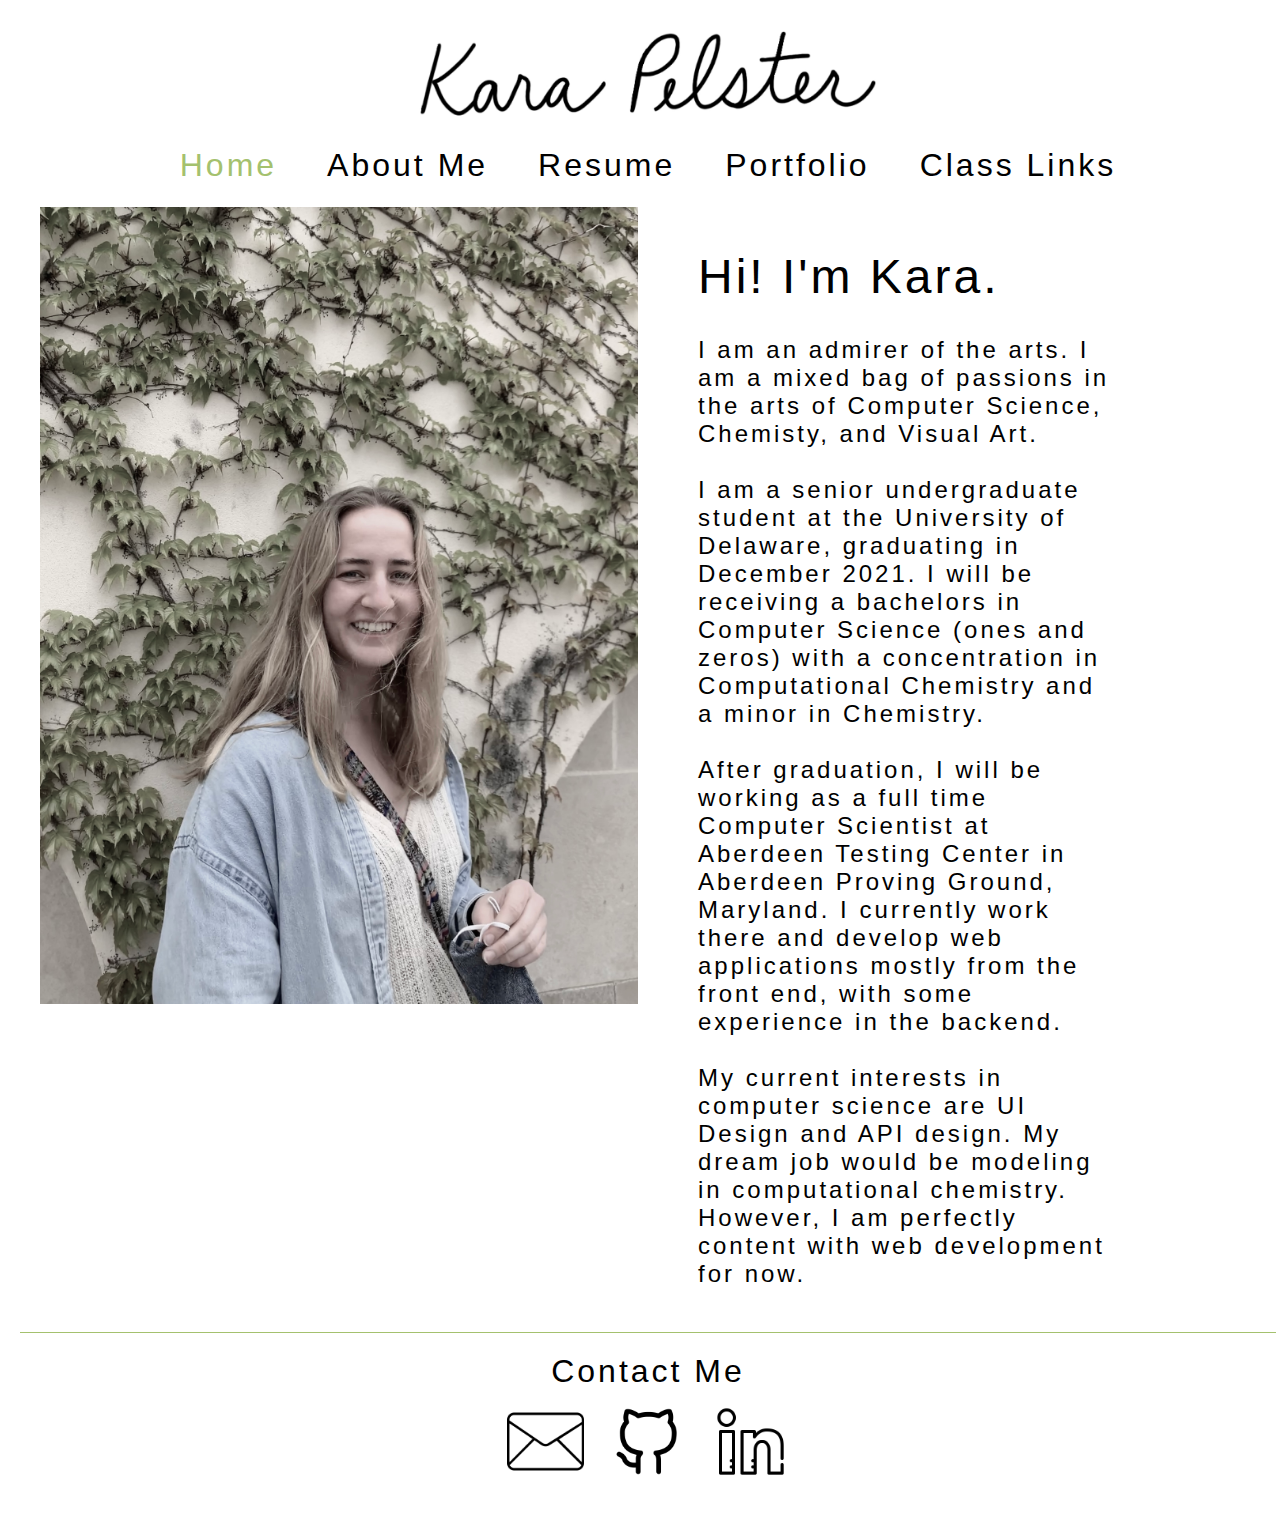
==== index.html @ 3924e584 "added some descriptions to portfolio" ====
<!-- 
Kara Pelster
CISC474 
Personal Webpage 2
index.html
-->

<!DOCTYPE html>
<html lang="en-US">

<head>
    <!-- head adapted from syllabus-->
    <meta charset="UTF-8">
    <meta http-equiv="X-UA-Compatible" content="IE=edge">
    <meta name="viewport" content="width=device-width, initial-scale=1">
    <link rel="stylesheet" href="css/style.css">
    <script src="../src/index.js"></script>
    <script src="https://ajax.googleapis.com/ajax/libs/jquery/3.5.1/jquery.min.js"></script>
    <title>Kara Pelster Personal Webpage</title>
</head>

<body>

    <div class="page-nav-ribbon">

        <div class = "name-nav-ribbon" >
            <img class = "nav-name" src="/images/name.jpeg" alt="Kara Pelster">
        </div>

        <div style = "display: flex;">
            <!-- link to home -->
            <a class="btn-formatting" href="index.html" style = "color: rgb(164 193 110)">Home</a>

            <!-- link to about me page -->
            <a class="btn-formatting" href="aboutMe.html">About Me</a>

            <!-- link to resume -->
            <a class="btn-formatting" href="https://docs.google.com/document/d/1mW4I44JGlzwKs-liy6zbgtB-fN1C5IMAspilwPSBrhA/edit?usp=sharing">Resume</a>
            
            <!-- link to portfolio -->
            <a class="btn-formatting" href="portfolio.html">Portfolio</a>

            <!-- student nav buttons -->
            <div class = "class-links">
                <a class="btn-formatting">Class Links</a>
                <div class = "links-div" style = "display: none;">
                    <a class="btn-formatting links-extension" href="https://mattm401.github.io/">CISC474 Site</a>
                    <a class="btn-formatting links-extension" href="https://jrreap.github.io">Next Student</a>
                    <a class="btn-formatting links-extension" href="https://premanpatel.github.io">Prev Student</a>
                </div>
            </div>

        </div>
    </div>

    <div class="page-content">

        <!-- <div id="home-polaroid-div"> -->

            <!-- polaroid column -->
            <!-- <div class="polaroid"> -->
                <!-- polaroid css from https://www.w3schools.com/css/tryit.asp?filename=trycss_ex_images_card -->
                <!-- <img src="/images/pelster_self_pic.jpg" alt="Image of Kara" width="400">
                <img src="/images/pelster_custom_hello.jpg" alt="Image of 'Hi, I'm Kara!'" width="400"
                    class="polaroid-words">
            </div>
        </div> -->

        <div class = "self-image">
            <img src="/images/self-2.jpg" alt="Image of Kara" style = "max-width: 100%">
        </div>

        <div class="main-content">

            <!-- main content column -->
            <!-- <h1 class="h1-style">Kara Pelster</h1> -->
            <!-- 
                Kara Pelster    
                CISC474 010
                Personal Webpage 2
                kpelster@udel.edu 
                -->
            <div class = "main-paragraph">

                <!-- intro -->
                <!-- <h2 class="h2-style">My Specs</h2> -->
                <h1 class="h1-style">Hi! I'm Kara. </h1>
                
                I am an admirer of the arts. I am a mixed bag of passions in the arts of Computer Science, 
                Chemisty, and Visual Art.<br>
                <br>
                I am a senior undergraduate student at the University of Delaware, graduating in December 2021. 
                I will be receiving a bachelors in Computer Science (ones and zeros) with a concentration in 
                Computational Chemistry and a minor in Chemistry. <br>
                <br>
                After graduation, I will be working as a full time Computer Scientist at
                Aberdeen Testing Center in Aberdeen Proving Ground, Maryland. I currently work there 
                and develop web applications mostly from the front end, with some experience in the backend. <br>
                <br>
                My current interests in computer science are UI Design and API design. My dream job would
                be modeling in computational chemistry. However, I am perfectly content with web
                development for now.
            
            
            
            </p>

                <!-- web development topics list -->
                <!-- <h2 class="h2-style">Web Development Topics of Interest</h2>
                <ul class="ul-style">
                    <li>User interaction</li>
                    <li>Dynamic html building</li>
                    <li>Data access and manipulation</li>
                    <li>Design</li>
                    <li>Use of different frameworks such as Angular and React</li>
                </ul> -->


            </div>
        </div>

    </div>

    <div class = "footer">
        <div>Contact Me</div>
        <div class = "footer-container">
            <a href="contact.html">
                <img class = "footer-logo" src = "/images/email.png">
                <!-- <label>pel.kkp@gmail.com</label> -->
            </a>
            <a href = "https://github.com/kpelster">
                <img href = "https://github.com/kpelster" class = "footer-logo" src = "/images/github-logo.png">
            </a>
            <a href = "linkedin.com/in/kara-pelster-285931151">
                <img class = "footer-logo" src = "/images/linked-in.png">
            </a>
        </div>
    </div>

</body>
---- css/style.css ----
@media only screen and (min-width: 0px) {
    .page-content {
        display: flex;
    align-items: flex-start;
    justify-content: center;
    /* align-items: center; */
    flex-direction: column;
    }

    .self-image{
        width: 100%;
    }

    .btn-formatting {
        color: black;
        display: inline-flex;
        background-color: white;
        border-radius: 3px;
        text-decoration: none !important;
        /* width: 155px; */
        justify-content: center;
        border: 0px;
        font-size:3vw;
        margin:5px
    }

    .main-content{
        /* padding-top: 30px;
        height: 600px; 
        margin-right: -75px */
        display: flex;
        align-items:flex-start;
        flex-direction: column;
        /* font-size: larger; */
    }

    #form-content{
        display: inline-grid;
        border-radius: 3px;
        background-color: #3d552440;
        padding: 20px;
        margin:10px;
        height: auto
    }

    #contact-me-header{
        border: 0px;
        font-size: small;
    }
    
    .field-label{
        float:left;
        margin-top: 20px;
        font-size: x-small;
    }
    
    .field-input{
        float: right;
        border-radius: 3px;
        padding: 7px;
        margin: 10px;
        width: 50%;
        /* height: 50px; */
        border: 1px solid white;
        /* font-size: xx-large; */
    }
    
    .field-row{
        border-bottom: 1px solid black;
    }

    .class-links{
        display: inline;
        /* padding-top:5px; */
        /* position: absolute; */
    }

}
    
    body {
    display: flex;
    flex-direction: column;
    align-items: center;
    justify-content: center;
    /* font-family: system-ui; */
    /* background-image: url(../images/pelster_custom_background.png); */
    background-size: 100%;
    width: 100%;
    border-radius: 5px;
    font-family: "Helvetica Neue", "Arial", sans-serif;
    font-weight: 100;
    letter-spacing: 3px;

    
}

/****** classes ******/

/* page layout */


@media only screen and (min-width: 961px) {
    .page-content {
        display: flex;
        align-items: flex-start;
        justify-content: center;
        flex-direction: row;
        width: 95%;
        height: 100%;
        font-size: xx-large;
    }

    .self-image{
        width: 50%;
    }
    /* button formats */

    .btn-formatting {
        color: black;
        display: inline-flex;
        background-color: white;
        padding-left: 20px;
        padding-right: 20px;
        border-radius: 3px;
        text-decoration: none !important;
        /* width: 155px; */
        justify-content: center;
        border: 0px;
        height: 50px;
        font-size:xx-large;
        margin:5px
    }

    .main-content{
        width: 50%;
        padding: 10px;
        /* padding-top: 30px;
        height: 600px; 
        margin-right: -75px */
        display: flex;
        align-items:flex-start;
        flex-direction: column;
        font-size: larger;
    }

    .main-paragraph{
        width: 70%;
        padding-left: 50px;
        font-size: x-large
    }

    #form-content{
        width: 40%;
        display: inline-grid;
        border-radius: 3px;
        background-color: #3d552440;
        padding: 20px;
        height: auto
    }

    #contact-me-header{
        border: 0px;
        font-size: xx-large
    }
    
    .field-label{
        float:left;
        margin-top: 25px;
        font-size: xx-large;
    }
    
    .field-input{
        float: right;
        border-radius: 3px;
        padding: 7px;
        margin: 10px;
        width: 50%;
        height: 50px;
        border: 1px solid white;
        font-size: xx-large;
    }
    
    .field-row{
        border-bottom: 1px solid black;
        min-height: 100px
    }

    /* .class-links{
        display: inline-grid;
        padding-top: 25px;
    } */
  }

  .h1-style{
    font-weight: 300;
    /* letter-spacing: 1px; */
    /* border-bottom: 1px solid black; */
}

.page-nav-ribbon{
    background-color: white;
    padding: 5px;
    border-radius: 3px;
    /* width: max-content; */
    width: 100%;
    /* max-height: 300px; */
    height:20%;
    display: flex;
    flex-direction: column;
    justify-content: center;
    align-items: center
}

.name-nav-ribbon{
    text-align: center;
    margin: auto;
    width: 100%;
    height:70%;
    font-size:xx-large
}
/* 
.class-extra-links{
    border: 1px solid #f3f2f2;
    padding: 0px;
} */


.nav-name{
    /* height: 50%; */
    width: 40%;
}

.links-div{
    display: flex;
    flex-direction: column;
    /* border: 1px solid #f3f2f2; */
    border-radius: 5px;
    position: absolute;
}

.footer-logo{
    width: 6vw;
    height: 6vw;
    padding: 1vw;
}

.links-extension{
    margin:0px;
    padding: 0px;
}

.footer-container{
    display: flex;
    flex-direction: row;
}


#about-me-images{
    display: flex;
    flex-direction: row;
    justify-content: center;
}
.btn-formatting:hover {
    cursor: pointer;
    /* box-shadow: 0 0 4px 0 rgba(0, 0, 0, 0.1), 4px 0 0 0 rgba(0, 0, 0, 0.1); */
    color: rgb(164 193 110)
}

.footer{
    border-top: thin solid rgb(164 193 110); 
    width: 95%;
    display: flex;
    flex-direction: column;
    justify-content: center;
    align-items: center;
    font-size: xx-large;
    font-weight: 300;
    padding: 20px;
    margin-top: 10px;
}

.custom-art{
    height: 15vw;
}

.chem-img{
    width: 30vw;
    padding:10px;
}

#portfolio-content{
    width: 70%;
}

/* polaroid */

.personal-photo {
    margin:5px;
    width: 30%;
    height: 30%;
}

.polaroid-words{
    margin-top:-5px; 
    margin-bottom:-5px
}

.portfolio-div{
    cursor: pointer;
    font-size: 2vw;
    padding:20px;
}

.portfolio-inner-div{
    display: flex;
}

.polaroid {
    /* transform: rotate(-10deg);
    width: 400px;
    box-shadow: 0 4px 8px 0 rgba(0, 0, 0, 0.2), 0 6px 20px 0 rgba(0, 0, 0, 0.19); */
}

/****** header styles ******/



.h2-style{
    font-weight: 300;
    letter-spacing: 1px; 
}

.h3-style{
    font-weight: 200; 
    letter-spacing: 1px
}

.ul-style{
    font-family:system-ui;
    letter-spacing: 1px
}

/****** contact form ******/





#contact-content{
    width: 100%;
    display: flex;
    flex-direction: column;
    justify-content: center;
    align-items: center;
}

#user-message{
    max-width: 50%;
    min-height: 50px;
    height:fit-content;
    resize: vertical;

}

#submit-form-div{
    display: flex;
    justify-content: center;
    margin: 10px;
}

.form-error {
    color: red;
    display: none;
    width: 95%;
    font-size: smaller;
    display: none;
    text-align: right;
}

#email-error{
    width: 73%;
}

#req-fields-note{
    font-size: smaller
}

#submit-form-btn{
    width: 115px;
    font: inherit;
}

/****** home (index) page ******/





#home-page-content{
    /* width: 1000px; */
    width: 95%;
    height: 100%;
    font-size: xx-large;
}

#home-intro-paragraph{
    font-size: larger;
}

#home-polaroid-div{
    padding: 30px; 
    margin-right: 75px; 
    margin-bottom: 50px;
    margin-top: 25px;
}

/****** aboutMe page  ******/

#aboutMe-main-content {
    /* height: 900px;  */
    width: 400px;
    /* margin-right: -75px; */
    padding: 10px;
    padding-top: 30px;
}

#aboutMe-column{
    width: 500px;
}

#aboutMe-polaroid{
    padding: 30px; 
    margin-right: 75px;
}

#aboutMe-selfImage{
    margin-top: -300px;
}
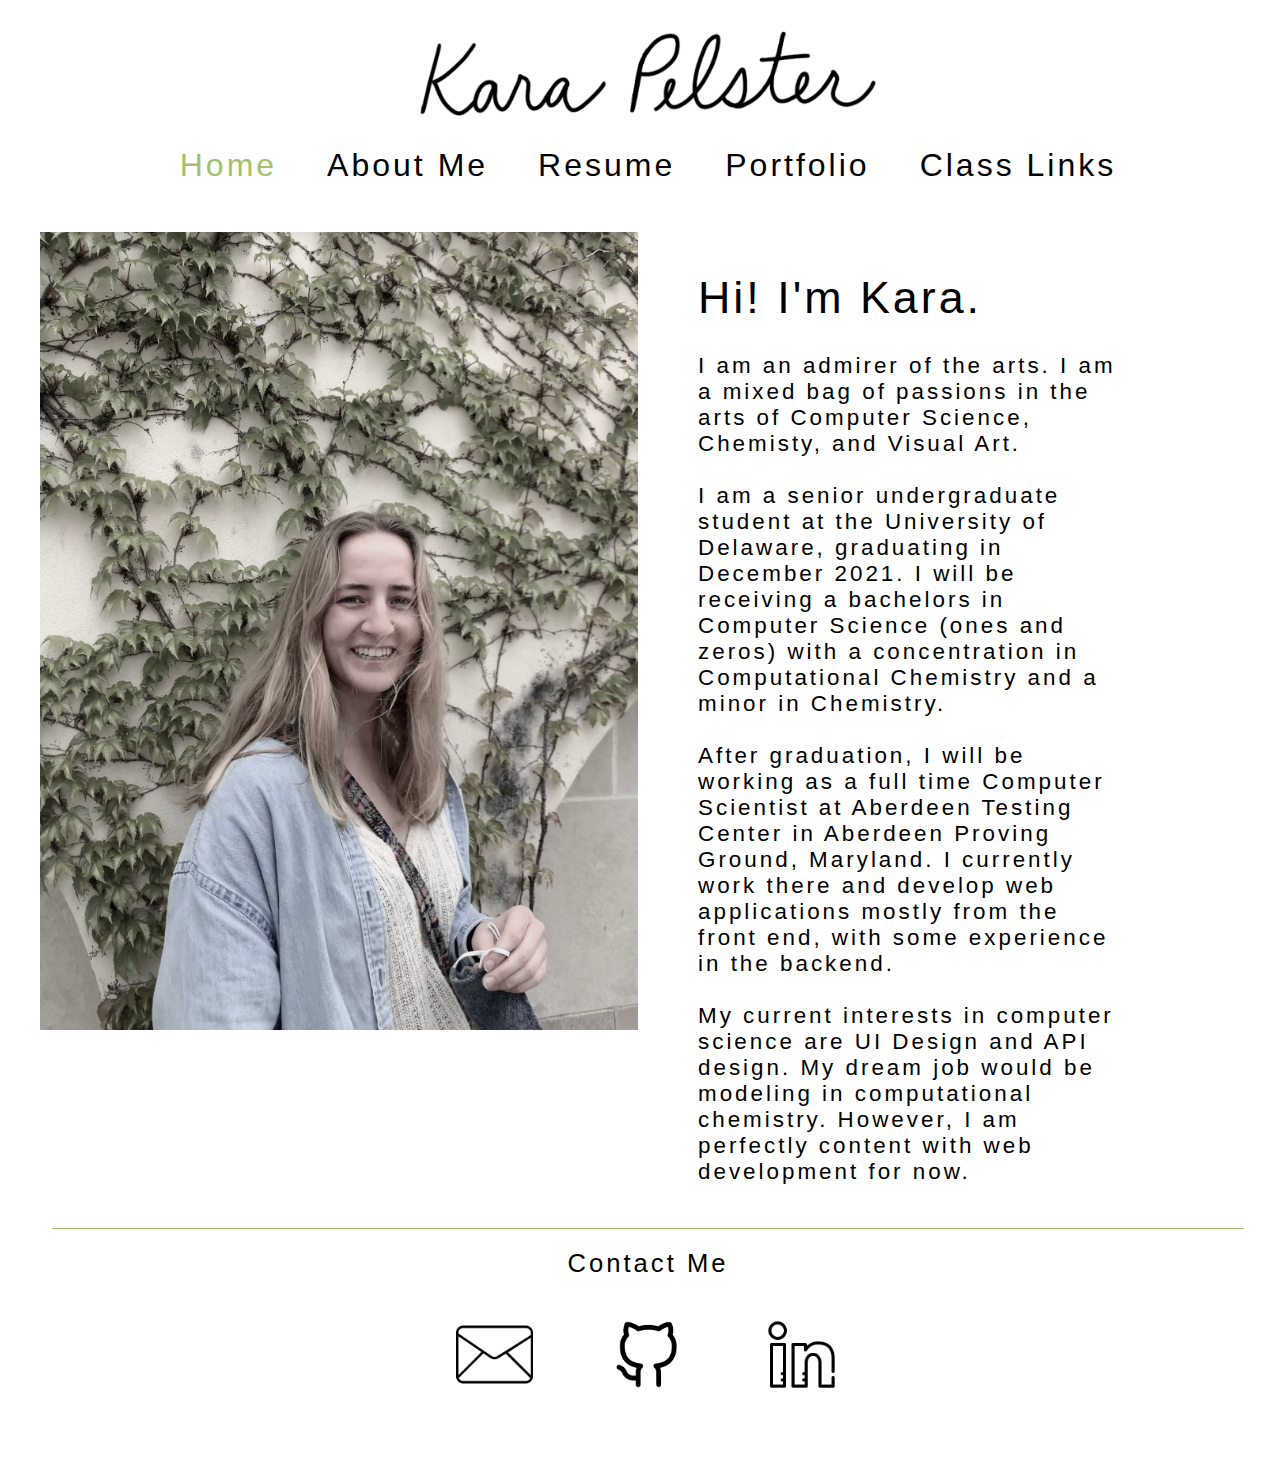
==== commit efc8d120: "deleted extra files. change structure" ====
--- a/index.html
+++ b/index.html
@@ -16,7 +16,7 @@
     <link rel="stylesheet" href="css/style.css">
     <script src="../src/index.js"></script>
     <script src="https://ajax.googleapis.com/ajax/libs/jquery/3.5.1/jquery.min.js"></script>
-    <title>Kara Pelster Personal Webpage</title>
+    <title>Kara Pelster</title>
 </head>
 
 <body>
@@ -24,7 +24,7 @@
     <div class="page-nav-ribbon">
 
         <div class = "name-nav-ribbon" >
-            <img class = "nav-name" src="/images/name.jpeg" alt="Kara Pelster">
+            <img class = "nav-name" src="/images/personal-photos/name.jpeg" alt="Kara Pelster">
         </div>
 
         <div style = "display: flex;">
@@ -67,7 +67,7 @@
         </div> -->
 
         <div class = "self-image">
-            <img src="/images/self-2.jpg" alt="Image of Kara" style = "max-width: 100%">
+            <img src="/images/personal-photos/self-2.jpg" alt="Image of Kara" style = "max-width: 100%">
         </div>
 
         <div class="main-content">
@@ -86,36 +86,22 @@
                 <!-- <h2 class="h2-style">My Specs</h2> -->
                 <h1 class="h1-style">Hi! I'm Kara. </h1>
                 
-                I am an admirer of the arts. I am a mixed bag of passions in the arts of Computer Science, 
-                Chemisty, and Visual Art.<br>
-                <br>
-                I am a senior undergraduate student at the University of Delaware, graduating in December 2021. 
-                I will be receiving a bachelors in Computer Science (ones and zeros) with a concentration in 
-                Computational Chemistry and a minor in Chemistry. <br>
-                <br>
-                After graduation, I will be working as a full time Computer Scientist at
-                Aberdeen Testing Center in Aberdeen Proving Ground, Maryland. I currently work there 
-                and develop web applications mostly from the front end, with some experience in the backend. <br>
-                <br>
-                My current interests in computer science are UI Design and API design. My dream job would
-                be modeling in computational chemistry. However, I am perfectly content with web
-                development for now.
-            
-            
-            
-            </p>
-
-                <!-- web development topics list -->
-                <!-- <h2 class="h2-style">Web Development Topics of Interest</h2>
-                <ul class="ul-style">
-                    <li>User interaction</li>
-                    <li>Dynamic html building</li>
-                    <li>Data access and manipulation</li>
-                    <li>Design</li>
-                    <li>Use of different frameworks such as Angular and React</li>
-                </ul> -->
-
-
+                <p>
+                    I am an admirer of the arts. I am a mixed bag of passions in the arts of Computer Science, 
+                    Chemisty, and Visual Art.<br>
+                    <br>
+                    I am a senior undergraduate student at the University of Delaware, graduating in December 2021. 
+                    I will be receiving a bachelors in Computer Science (ones and zeros) with a concentration in 
+                    Computational Chemistry and a minor in Chemistry. <br>
+                    <br>
+                    After graduation, I will be working as a full time Computer Scientist at
+                    Aberdeen Testing Center in Aberdeen Proving Ground, Maryland. I currently work there 
+                    and develop web applications mostly from the front end, with some experience in the backend. <br>
+                    <br>
+                    My current interests in computer science are UI Design and API design. My dream job would
+                    be modeling in computational chemistry. However, I am perfectly content with web
+                    development for now.
+                </p>
             </div>
         </div>
 
@@ -123,16 +109,17 @@
 
     <div class = "footer">
         <div>Contact Me</div>
+
         <div class = "footer-container">
             <a href="contact.html">
-                <img class = "footer-logo" src = "/images/email.png">
+                <img class = "footer-logo" src = "/images/stock_img/email.png" alt = "email icon">
                 <!-- <label>pel.kkp@gmail.com</label> -->
             </a>
             <a href = "https://github.com/kpelster">
-                <img href = "https://github.com/kpelster" class = "footer-logo" src = "/images/github-logo.png">
+                <img class = "footer-logo" src = "/images/stock_img/github-logo.png" alt = "github logo">
             </a>
             <a href = "linkedin.com/in/kara-pelster-285931151">
-                <img class = "footer-logo" src = "/images/linked-in.png">
+                <img class = "footer-logo" src = "/images/stock_img/linked-in.png" alt = "linked-in logo">
             </a>
         </div>
     </div>
--- a/css/style.css
+++ b/css/style.css
@@ -5,6 +5,7 @@
     justify-content: center;
     /* align-items: center; */
     flex-direction: column;
+    padding-top: 2vw;
     }
 
     .self-image{
@@ -20,7 +21,7 @@
         /* width: 155px; */
         justify-content: center;
         border: 0px;
-        font-size:3vw;
+        font-size:2.5vw;
         margin:5px
     }
 
@@ -75,6 +76,51 @@
         /* position: absolute; */
     }
 
+    #portfolio-content{
+        width: 100%;
+    }
+
+    .portfolio-label{
+        cursor: pointer;
+        font-size: 5vw;
+    }
+
+    .chem-img{
+        width: 90%;
+        padding:10px;
+    }
+
+    .portfolio-inner-div{
+        display: flex;
+        flex-direction: column;
+        border-bottom: 1px solid rgb(237 239 235);
+        padding: 10px;
+    }
+
+    .custom-art{
+        width: 100%;
+        padding: 10px;
+    }
+
+    #custom-img-div{
+        display: flex;
+        flex-direction: column;
+        align-items: center;
+        justify-content: center;
+    }
+
+    .cs-portfolio-par{
+        display: flex;
+        align-items: center;
+        font-size: 2.5vw;
+    }
+
+    .portfolio-div{
+        /* cursor: pointer; */
+        font-size: 2.5vw;
+        padding:20px;
+    }
+
 }
     
     body {
@@ -107,7 +153,8 @@
         flex-direction: row;
         width: 95%;
         height: 100%;
-        font-size: xx-large;
+        padding-top: 2vw;
+        /* font-size: xx-large; */
     }
 
     .self-image{
@@ -127,7 +174,7 @@
         justify-content: center;
         border: 0px;
         height: 50px;
-        font-size:xx-large;
+        font-size:2.5vw;
         margin:5px
     }
 
@@ -140,13 +187,13 @@
         display: flex;
         align-items:flex-start;
         flex-direction: column;
-        font-size: larger;
+        /* font-size: larger; */
     }
 
     .main-paragraph{
         width: 70%;
         padding-left: 50px;
-        font-size: x-large
+        font-size: 1.75vw;
     }
 
     #form-content{
@@ -189,6 +236,47 @@
         display: inline-grid;
         padding-top: 25px;
     } */
+
+    #portfolio-content{
+        width: 90%;
+    }
+
+    .portfolio-label{
+        cursor: pointer;
+        font-size: 3vw;
+    }
+
+    .chem-img{
+        width: 30vw;
+        padding:10px;
+    }
+
+    .portfolio-inner-div{
+        display: flex;
+        flex-direction: row;
+        border-bottom: 1px solid rgb(237 239 235);
+    }
+
+    .custom-art{
+        height: 25vw;
+        width: unset;
+    }
+
+    #custom-img-div{
+        display: table
+    }
+
+    .cs-portfolio-par{
+        display: flex;
+        align-items: center;
+        font-size: 1.5vw;
+    }
+
+    .portfolio-div{
+        /* cursor: pointer; */
+        font-size: 1.5vw;
+        padding:20px;
+    }
   }
 
   .h1-style{
@@ -241,7 +329,7 @@
 .footer-logo{
     width: 6vw;
     height: 6vw;
-    padding: 1vw;
+    padding: 3vw;
 }
 
 .links-extension{
@@ -268,28 +356,21 @@
 
 .footer{
     border-top: thin solid rgb(164 193 110); 
-    width: 95%;
+    width: 90%;
     display: flex;
     flex-direction: column;
     justify-content: center;
     align-items: center;
-    font-size: xx-large;
+    font-size: 2vw;
     font-weight: 300;
     padding: 20px;
     margin-top: 10px;
 }
 
-.custom-art{
-    height: 15vw;
-}
-
-.chem-img{
-    width: 30vw;
-    padding:10px;
-}
-
-#portfolio-content{
-    width: 70%;
+.down-arrow{
+    width: 2vw;
+    cursor: pointer;
+    padding-right: 20px;
 }
 
 /* polaroid */
@@ -303,16 +384,6 @@
 .polaroid-words{
     margin-top:-5px; 
     margin-bottom:-5px
-}
-
-.portfolio-div{
-    cursor: pointer;
-    font-size: 2vw;
-    padding:20px;
-}
-
-.portfolio-inner-div{
-    display: flex;
 }
 
 .polaroid {
@@ -435,4 +506,9 @@
 
 #aboutMe-selfImage{
     margin-top: -300px;
+}
+
+#cs-prof-intro{
+    font-size: 2vw;
+    padding-left: 4vw;
 }